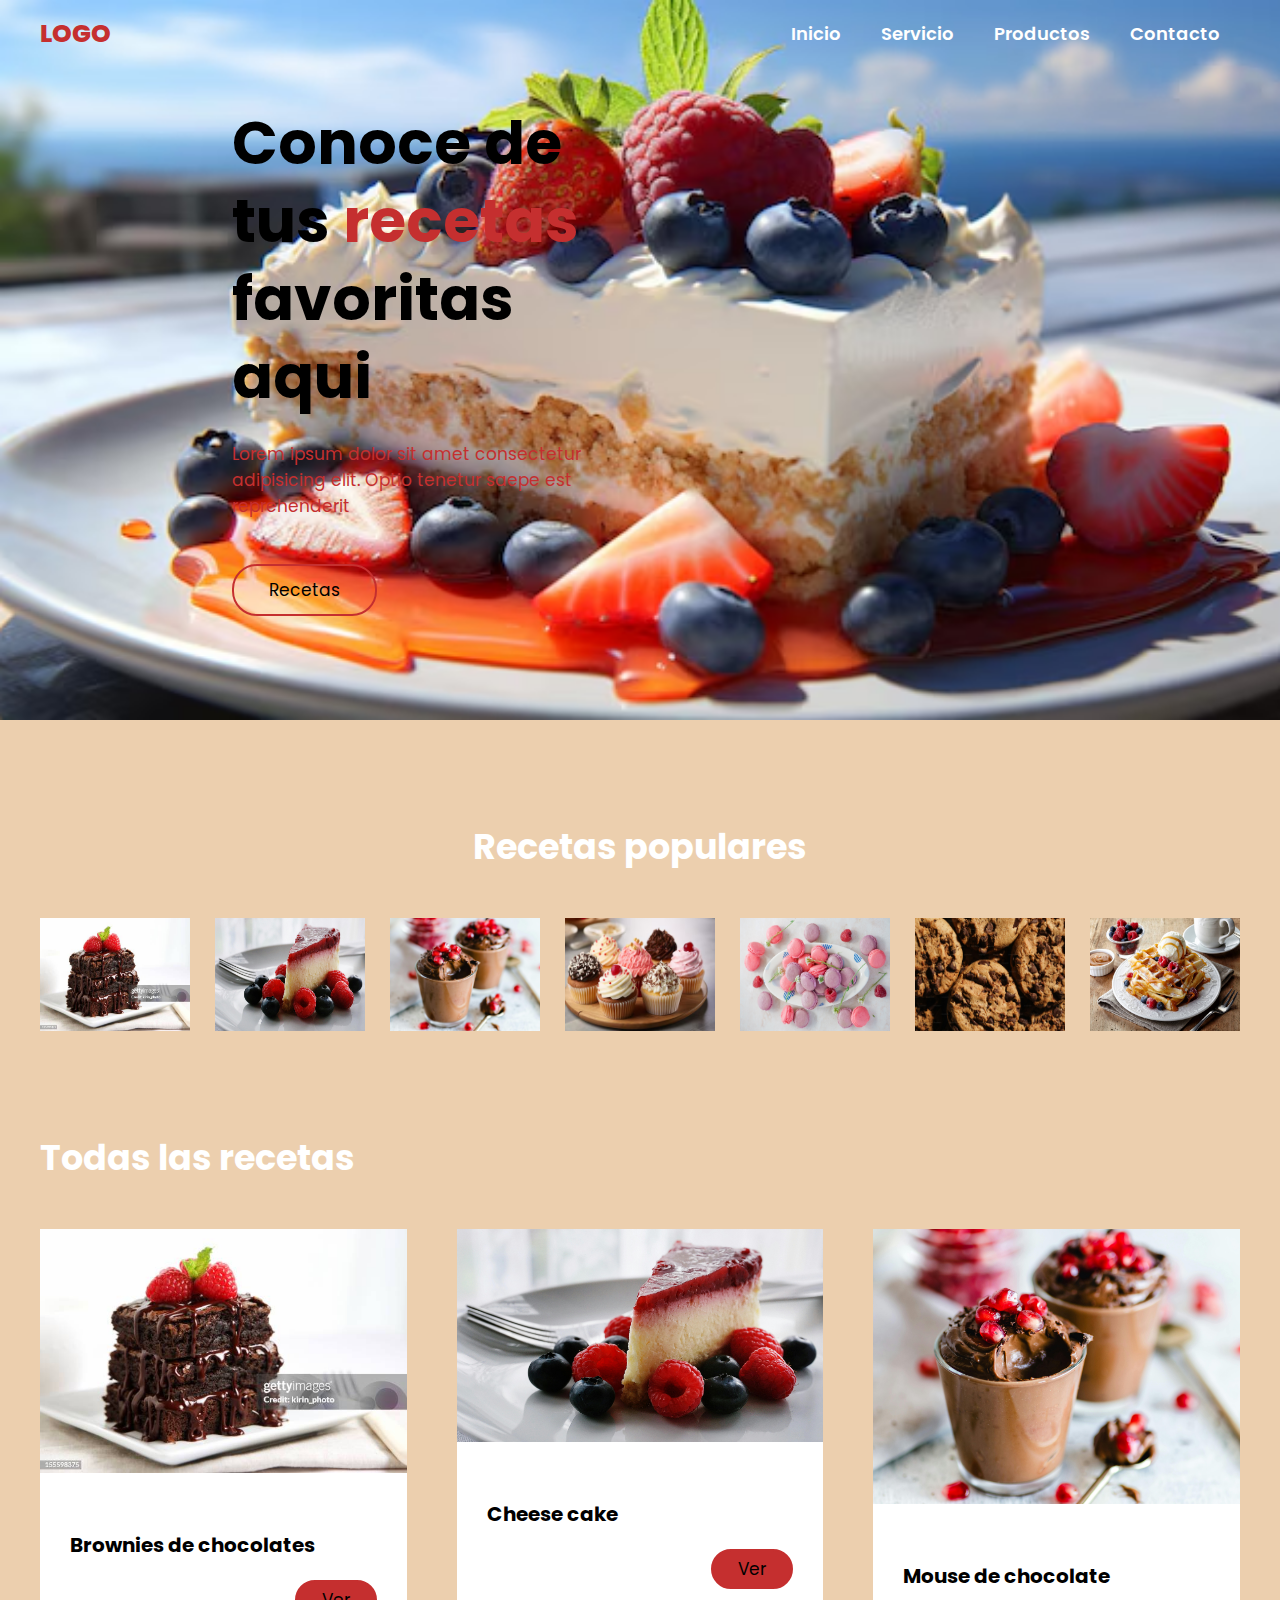
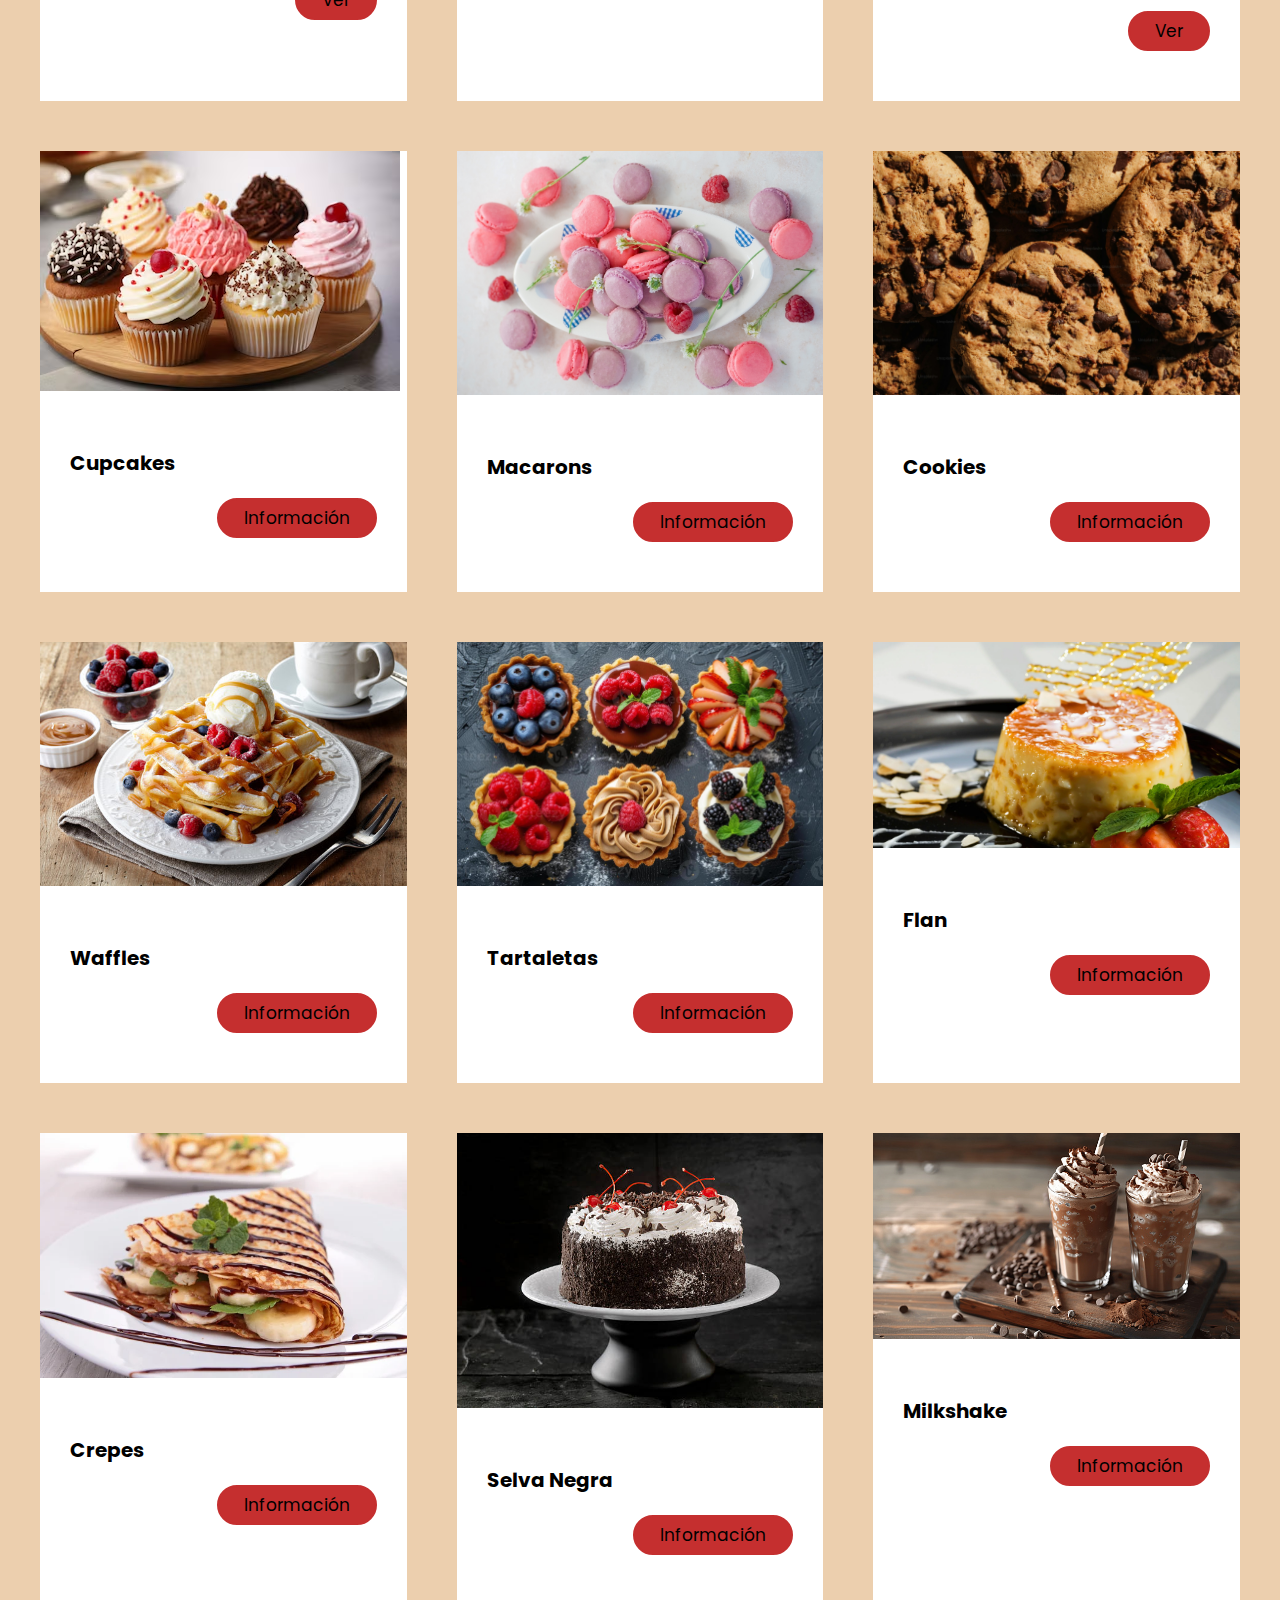
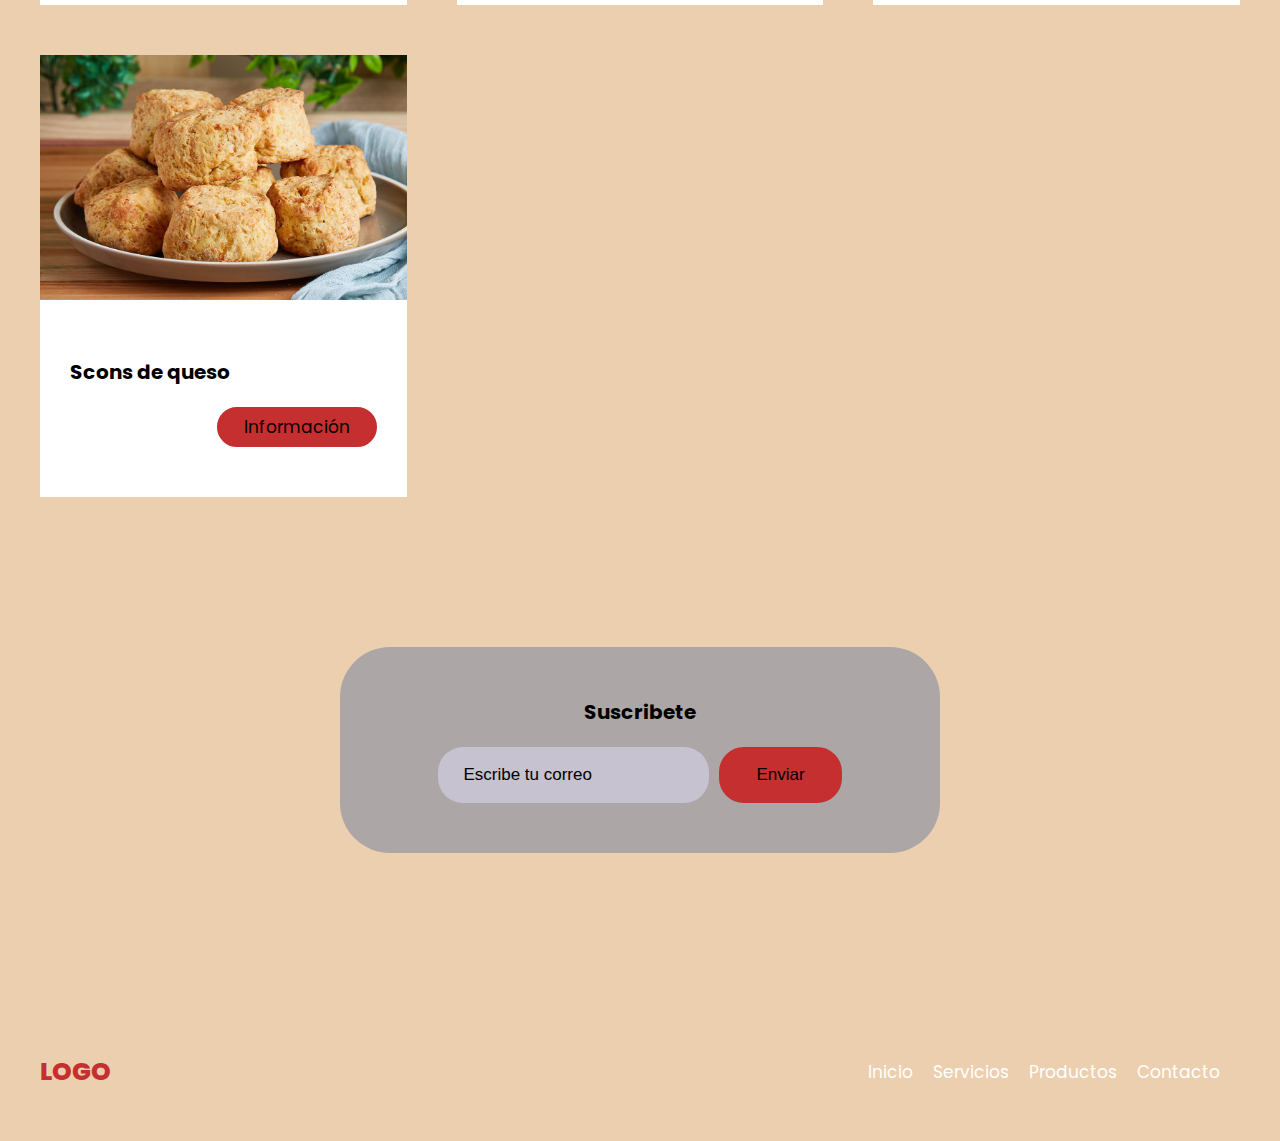
==== index.html @ 3b007e1e "sitio web de recetas" ====
<!DOCTYPE html>
<html lang="en">
<head>
    <meta charset="UTF-8">
    <meta name="viewport" content="width=device-width, initial-scale=1.0">
    <title>pagina</title>
    <link rel="stylesheet" href="style.css">
</head>
<body>

    <header class="header">

        <div class="menu container">
            <a href="#" class="logo">Logo</a>
            <input type="checkbox" id="menu" />
            <label for="menu">
                <img src="fotocomida/menu.png" class="menu-icono" alt="menu">
            </label>
            <nav class="navbar">
                <ul>

                    <li><a href="index.html">Inicio</a></li>
                    <li><a href="servicio.html">Servicio</a></li>
                    <li><a href="productos.html">Productos</a></li>
                    <li><a href="contacto.html">Contacto</a></li>
                </ul>

            </nav>
        </div>

        <div class="header-content container">
            <div class="header-txt">
                <h1>Conoce de tus <span>recetas</span> <br> favoritas aqui</h1>
                <p>
                    Lorem ipsum dolor sit amet consectetur
                    adipisicing elit. Optio tenetur saepe est reprehenderit
                </p>
                <div class="butons">
                    
                    <a href="#" class="btn-1">Recetas</a>
                </div>
            </div>
        </div>

    </header>

    <section class="popular container">

        <h2>Recetas populares</h2>

        <div class="popular-content">
            <img src="fotocomida/receta1.jpg" alt="">
            <img src="fotocomida/receta2.jpg" alt="">
            <img src="fotocomida/receta3.jpg" alt="">
            <img src="fotocomida/receta4.avif" alt="">
            <img src="fotocomida/receta5.jpg" alt="">
            <img src="fotocomida/receta6.jpeg" alt="">
            <img src="fotocomida/receta7.jpg" alt="">
        </div>
    </section>

    <main class="product container">
        <h2>Todas las recetas</h2>
        <div class="product-content">

            <div class="product-1">
                <img src="fotocomida/receta1.jpg" alt="">
                <div class="product-txt">
                    <h3>Brownies de chocolates</h3>
                    <div class="price">
                        <p></p>
                        <a href="brownies.html" class="btn-2">Ver</a>

                    </div>

                </div>

            </div>

            <div class="product-1">
                <img src="fotocomida/receta2.jpg" alt="">
                <div class="product-txt">
                    <h3>Cheese cake</h3>
                    <div class="price">
                        <p></p>
                        <a href="cheese.html" class="btn-2">Ver</a>

                    </div>

                </div>

            </div>

            <div class="product-1">
                <img src="fotocomida/receta3.jpg" alt="">
                <div class="product-txt">
                    <h3>Mouse de chocolate</h3>
                    <div class="price">
                        <p></p>
                        <a href="mouse.html" class="btn-2">Ver</a>

                    </div>

                </div>

            </div>

            <div class="product-1">
                <img src="fotocomida/receta4.avif" alt="">
                <div class="product-txt">
                    <h3>Cupcakes</h3>
                    <div class="price">
                        <p></p>
                        <a href="cupcakes.html" class="btn-2">Información</a>

                    </div>

                </div>

            </div>

            <div class="product-1">
                <img src="fotocomida/receta5.jpg" alt="">
                <div class="product-txt">
                    <h3>Macarons</h3>
                    <div class="price">
                        <p></p>
                        <a href="macarons.html" class="btn-2">Información</a>

                    </div>

                </div>

            </div>

            <div class="product-1">
                <img src="fotocomida/receta6.jpeg" alt="">
                <div class="product-txt">
                    <h3>Cookies</h3>
                    <div class="price">
                        <p></p>
                        <a href="#" class="btn-2">Información</a>

                    </div>

                </div>
                
            </div>

            <div class="product-1">
                <img src="fotocomida/receta7.jpg" alt="">
                <div class="product-txt">
                    <h3>Waffles</h3>
                    <div class="price">
                        <p></p>
                        <a href="#" class="btn-2">Información</a>

                    </div>

                </div>

            </div>

            <div class="product-1">
                <img src="fotocomida/receta8.jpg" alt="">
                <div class="product-txt">
                    <h3>Tartaletas</h3>
                    <div class="price">
                        <p></p>
                        <a href="#" class="btn-2">Información</a>

                    </div>

                </div>

            </div>

            <div class="product-1">
                <img src="fotocomida/receta9.webp" alt="">
                <div class="product-txt">
                    <h3>Flan</h3>
                    <div class="price">
                        <p></p>
                        <a href="#" class="btn-2">Información</a>

                    </div>

                </div>

            </div>

            <div class="product-1">
                <img src="fotocomida/receta10.jpg" alt="">
                <div class="product-txt">
                    <h3>Crepes</h3>
                    <div class="price">
                        <p></p>
                        <a href="#" class="btn-2">Información</a>

                    </div>

                </div>

            </div>

            <div class="product-1">
                <img src="fotocomida/receta11.jpg" alt="">
                <div class="product-txt">
                    <h3>Selva Negra</h3>
                    <div class="price">
                        <p></p>
                        <a href="#" class="btn-2">Información</a>

                    </div>

                </div>

            </div>

            <div class="product-1">
                <img src="fotocomida/receta12.jpg" alt="">
                <div class="product-txt">
                    <h3>Milkshake</h3>
                    <div class="price">
                        <p></p>
                        <a href="#" class="btn-2">Información</a>

                    </div>

                </div>

            </div>

            <div class="product-1">
                <img src="fotocomida/receta13.jpg" alt="">
                <div class="product-txt">
                    <h3>Scons de queso</h3>
                    <div class="price">
                        <p></p>
                        <a href="#" class="btn-2">Información</a>

                    </div>

                </div>

            </div>

        </div>
        
    </main>

    <section class="contact container">
        <div class="contact-content">
            <h3>Suscribete</h3>
            <form>
                <input type="email" placeholder="Escribe tu correo">
                <input type="submit" class="btn-3" value="Enviar">
            </form>
        </div>
    </section>

    <footer class="footer container">
        <div class="link">
            <a href="#" class="logo">Logo</a>
        </div>
        <div class="link">
            <ul>
                <li><a href="#">Inicio</a></li>
                <li><a href="#">Servicios</a></li>
                <li><a href="#">Productos</a></li>
                <li><a href="#">Contacto</a></li>
            </ul>
        </div>
            
    </footer>

</body>
</html>
---- style.css ----
@import url('https://fonts.googleapis.com/css2?family=Poppins:wght@400;500;700;800&display=swap');

* {
    margin: 0;
    padding: 0;
    box-sizing: border-box;
    text-decoration: none;
    list-style: none;
}


body{
    font-family: "Poppins", sans-serif;
    background-color: #eccfae;
} 

img{
    max-width: 100%;
}


.container{
    max-width: 1200px;
    margin: 0 auto;
}


.header{
    background-image: url(fotocomida/portada.avif);
    background-position: center center;
    background-repeat: no-repeat;
    background-size: cover;
    display: flex;
    align-items: center;
    min-height: 80vh;
    padding: 80px 0;
}

.menu{
    position: absolute;
    top: 0;
    left: 0;
    right: 0;
    display: flex;
    align-items: center;
    justify-content: space-between;
}

.logo {
    color: #c52f2f;
    font-size: 25px;
    font-weight: 800;
    text-transform: uppercase;
}

.menu .navbar ul li{
    position: relative;
    float: left;

}

.menu .navbar ul li a{
    font-size: 18px;
    padding: 20px;
    color: #FFFFFF;
    font-weight: 600;
    display: block;
}

.menu .navbar ul li a:hover{
    color: #c52f2f;
}

#menu{
    display: none;
}
.menu-icono{
    width: 25px;
}
.menu label{
    cursor: pointer;
    display: none;
}

.header-content{
    display: flex;
}

.header-txt{
    flex-basis: 50%;
}

.header-txt h1{
    font-size: 60px;
    color: #000000;
    line-height: 1.3;
    margin-bottom: 25px;
}

.header-txt span{
    color: #c52f2f;
}

.header-txt p {
    font-size: 17px;
    color: #c52f2f;
    margin-bottom: 45px;
}

.butons{
    display: flex;
}

.btn-1, .btn-2, .btn-3 {
    display: inline-block;
    padding: 11px 35px;
    border: 2px solid #c52f2f;
    border-radius: 25px;
    margin-right: 25px;
    font-size: 17px;
    color: #000000;
}

.btn-1:hover{
    background-color: #c52f2f;

}

.popular{
    padding: 100px 0;
    text-align: center;
}

h2{
    color: #FFFFFF;
    font-size: 35px;
    margin-bottom: 45px;
}

.popular-content{
    display: flex;
    justify-content: space-between;
}

.popular-content img{
    width: 150px;
}

.product-content{
    display: grid;
    grid-template-columns: repeat(3, 1fr);
    gap: 50px;
}

.product-1{
    background-color: #ffffff;
    height: -30px;
}

.product-txt{
    padding: 50px 30px;
}

h3{
    font-size: 20px;
    color: #000000;
    margin-bottom: 20px;
}

.price{
    display: flex;
    justify-content: space-between;
    align-items: center;
}

.price p{
    font-size:  17px;
    color: #c52f2f;

}

.btn-2 {
    padding: 5px 25px;
    background-color: #c52f2f;
    margin-right: 0;
}

.contact{
    padding: 150px 300px;

}

.contact-content{
    background-color: #aca6a6;
    text-align: center;
    padding: 50px;
    border-radius: 50px;
}

form{
    display: flex;
    justify-content: center;
    margin-top: 20px;
}

input{
    padding: 18px 25px;
    background-color: #c7c2cf;
    border: 0;
    border-radius: 25px;
    outline: none;
    margin-right: 10px;
    color: #000000;
    font-size: 17px;
}

::placeholder{
    color: #000000;
    font-size: 17px;
}

.btn-3{
    background-color: #c52f2f;
    cursor: pointer;
    margin-right: 0;
}

.footer{
    display: flex;
    justify-content: space-between;
    align-items: center;
    padding: 50px 0;
}

.link ul{
    display: flex;
}

.link ul li > a{
    font-size: 17px;
    color: #FFFFFF;
    margin-right: 20px;
}

.link ul li > a:hover {
   color: #c52f2f;
}



@media(max-width:991px) {
         
    .menu {
        padding: 20px;
    }

    .menu label {
        display: initial;
    }

    .menu .navbar {
        position: absolute;
        top: 100%;
        left: 0;
        right: 0;
        background-color:#c52f2f;
        display: none;
    }

    .menu .navbar ul li a:hover {
        color: #a39eaf;
    }

    .menu .navbar ul li {
        width: 100%;
    }

    #menu:checked ~ .navbar {
        display: initial;
    }

    .header {
        min-height: 0vh;
        padding: 80px 30px 50px 30px;
    }
    
    .header-txt {
        text-align: center;
        flex-basis: 100%;
    }

    .header-txt h1 {
        font-size: 50px;
        margin-bottom: 15px;
    }

    .butons {
        justify-content: center;
    }

    .btn-1:last-of-type {
        margin-right: 0;
    }

    .popular {
        display: none;
    }

    .product {
        padding: 30px;
    }

    .product-content {
        grid-template-columns: repeat(1,1fr);
        gap: 30px;
    }

    .product-1 img {
        width: 100%;
    }

    .contact {
        padding: 30px;
    }

    form {
        flex-direction: column;
    }

    input {
        margin: 0 0 20px 0;
    }

    .footer {
        flex-direction: column;
        text-align: center;
    }

    .link ul {
        margin-top: 20px;
    }



}
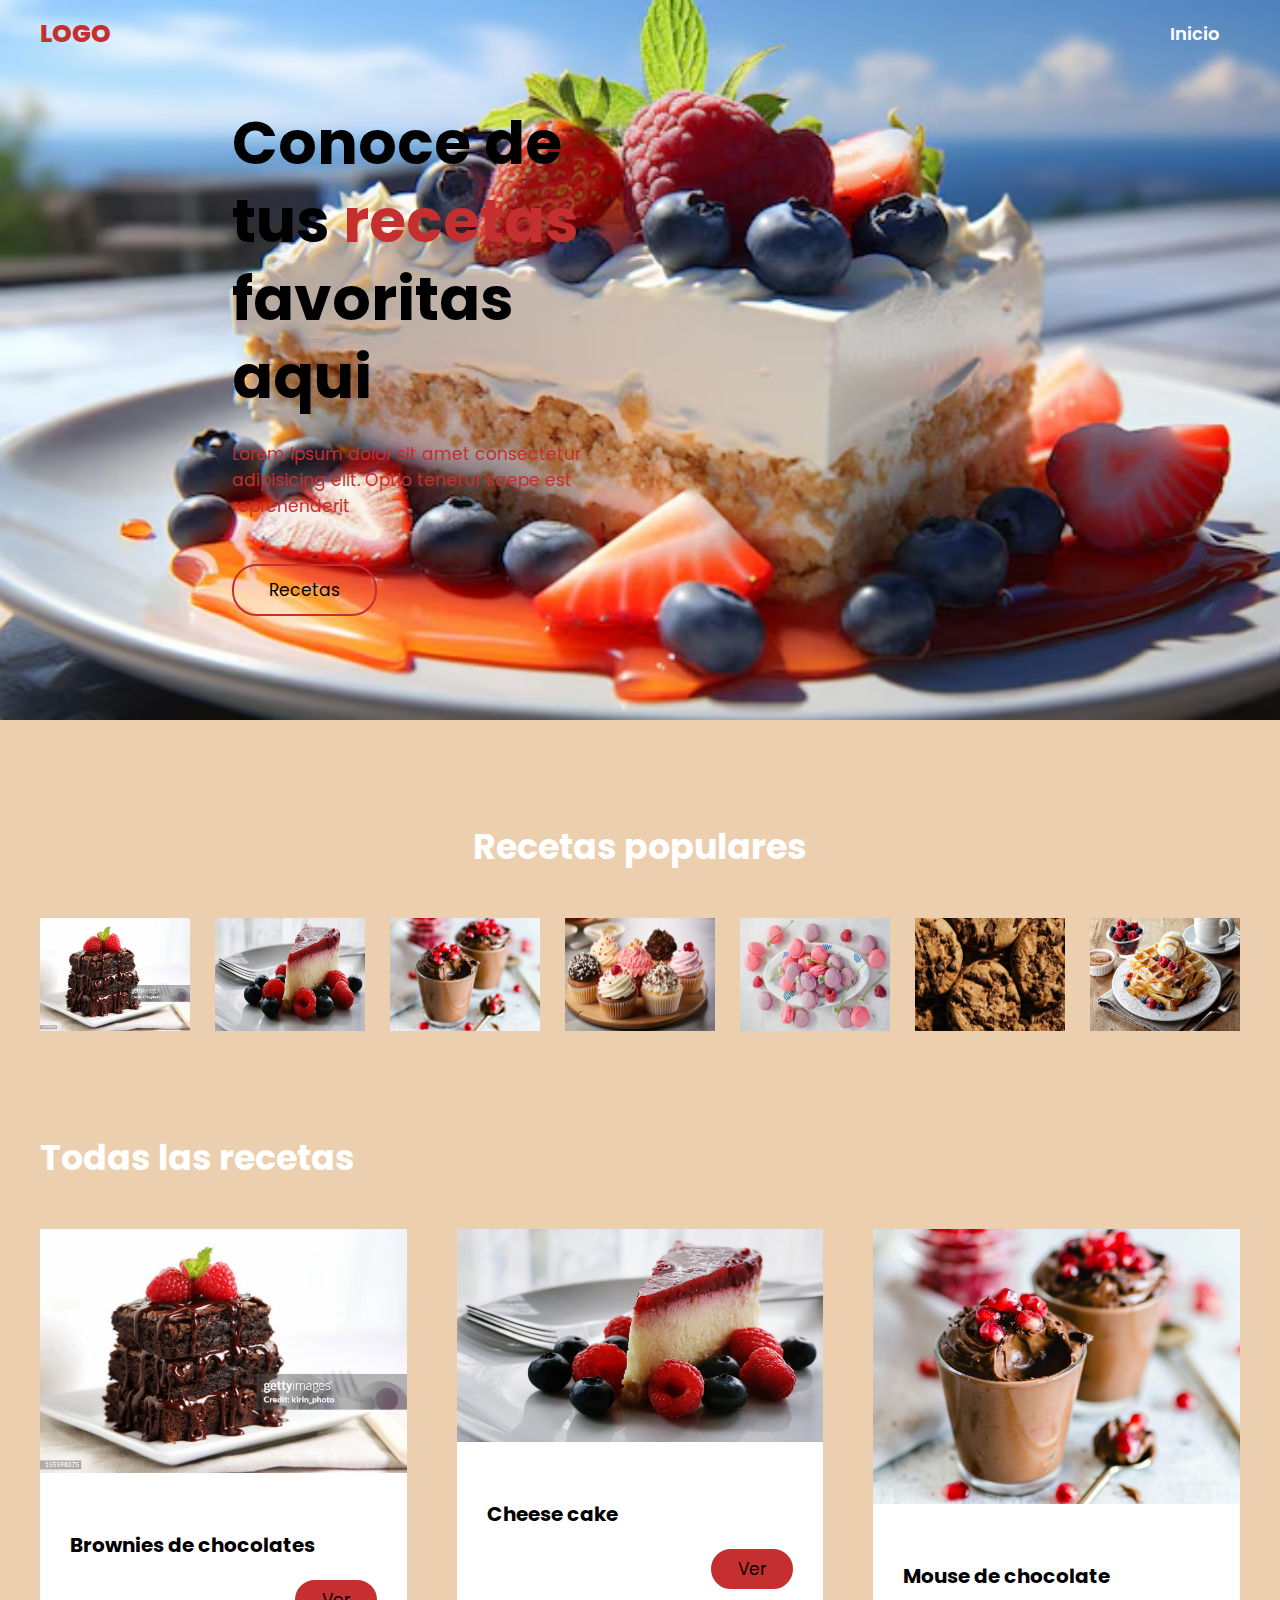
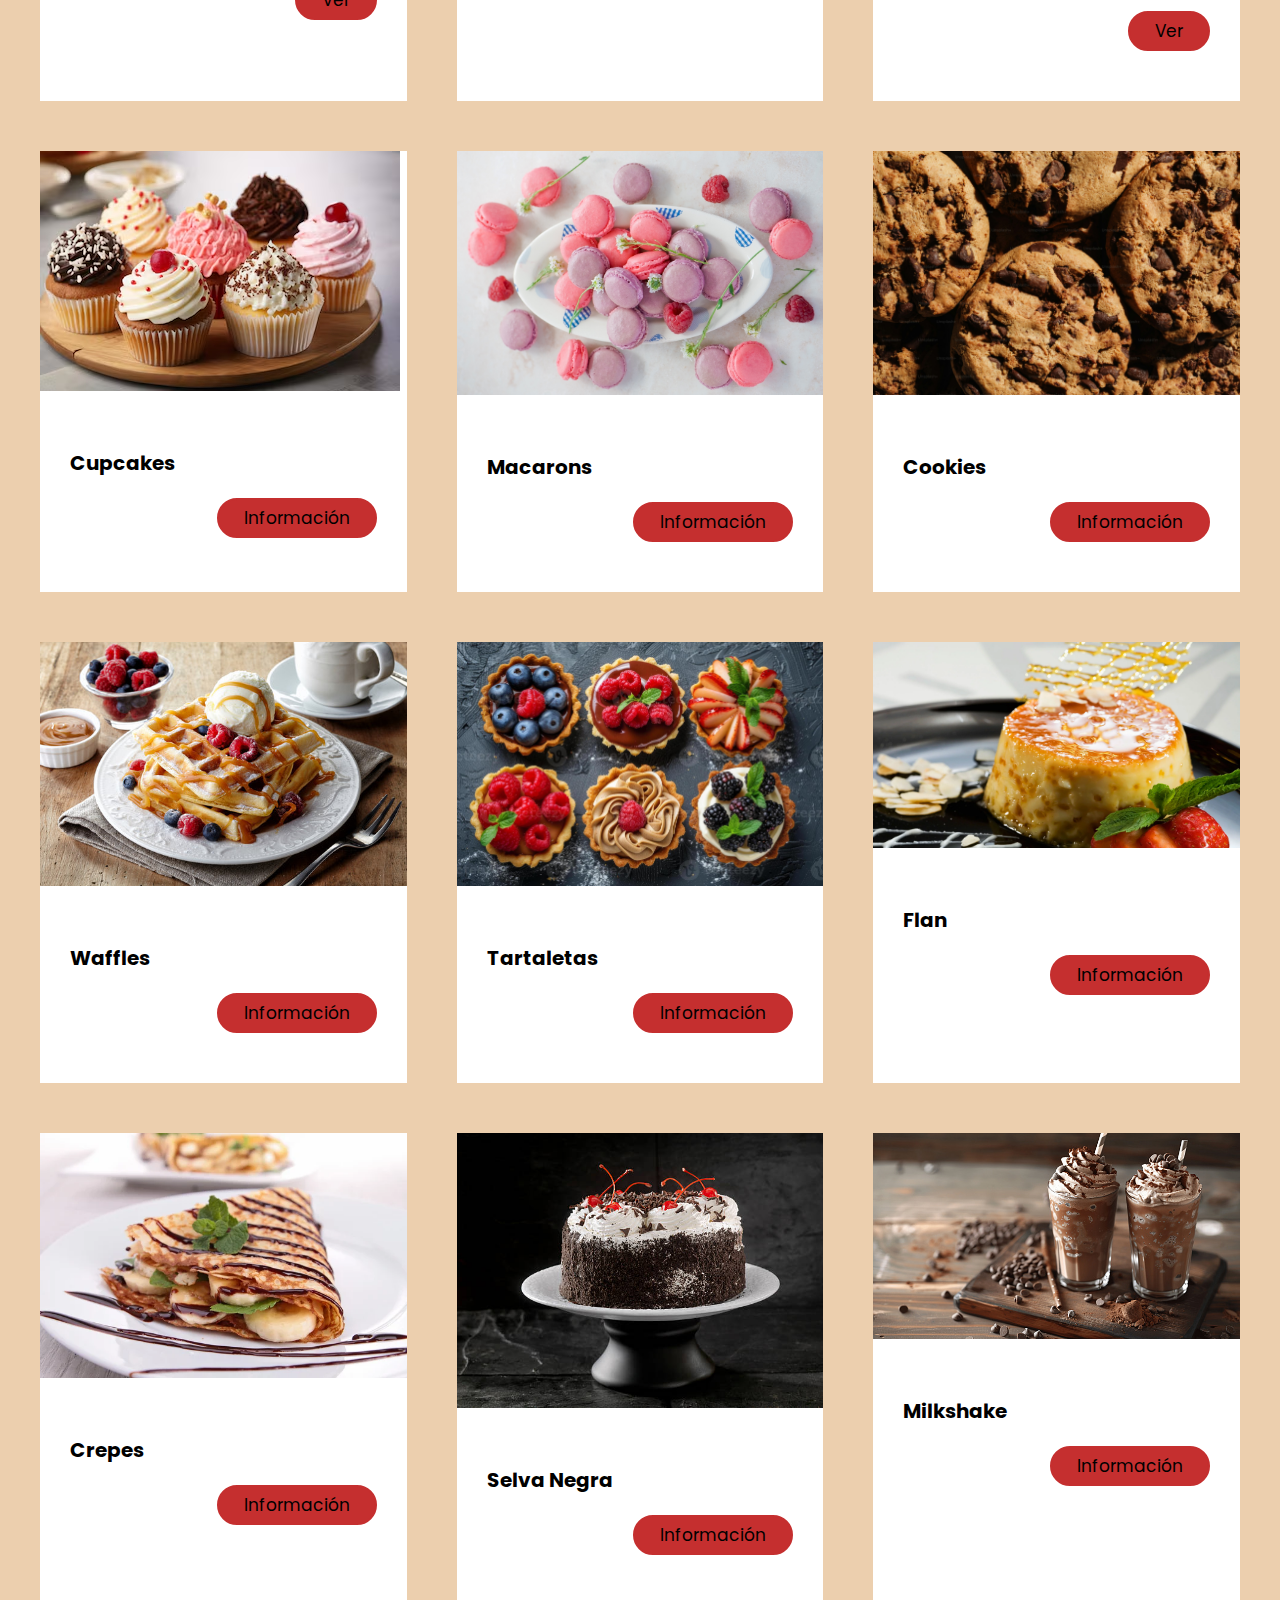
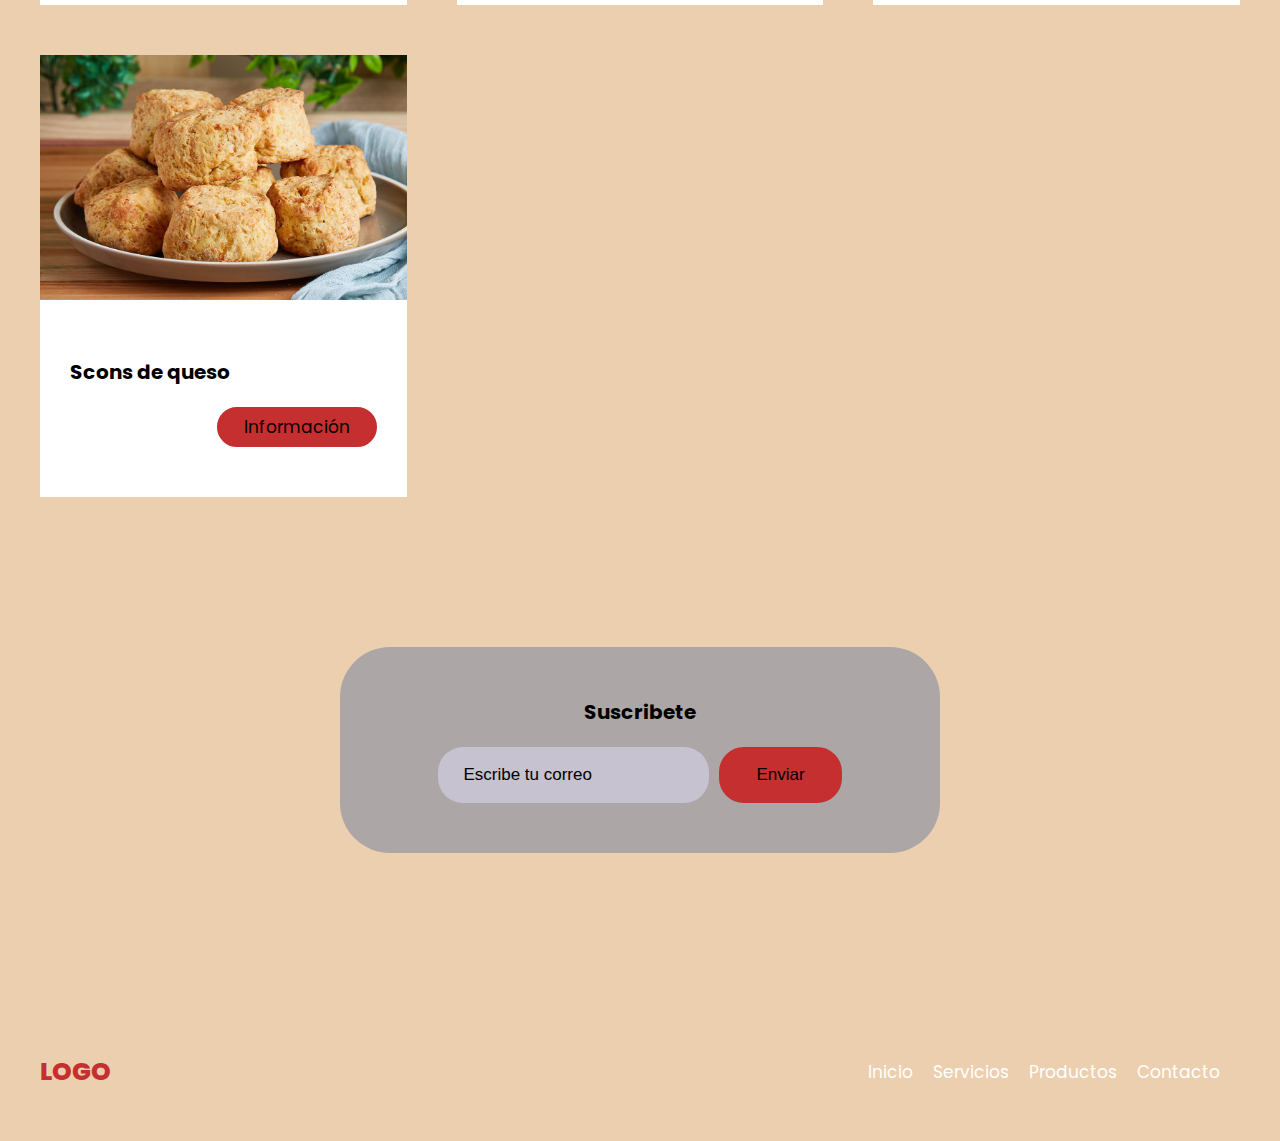
==== commit 698553f0: "sitio web de recetas" ====
--- a/index.html
+++ b/index.html
@@ -20,9 +20,7 @@
                 <ul>
 
                     <li><a href="index.html">Inicio</a></li>
-                    <li><a href="servicio.html">Servicio</a></li>
-                    <li><a href="productos.html">Productos</a></li>
-                    <li><a href="contacto.html">Contacto</a></li>
+                  
                 </ul>
 
             </nav>
